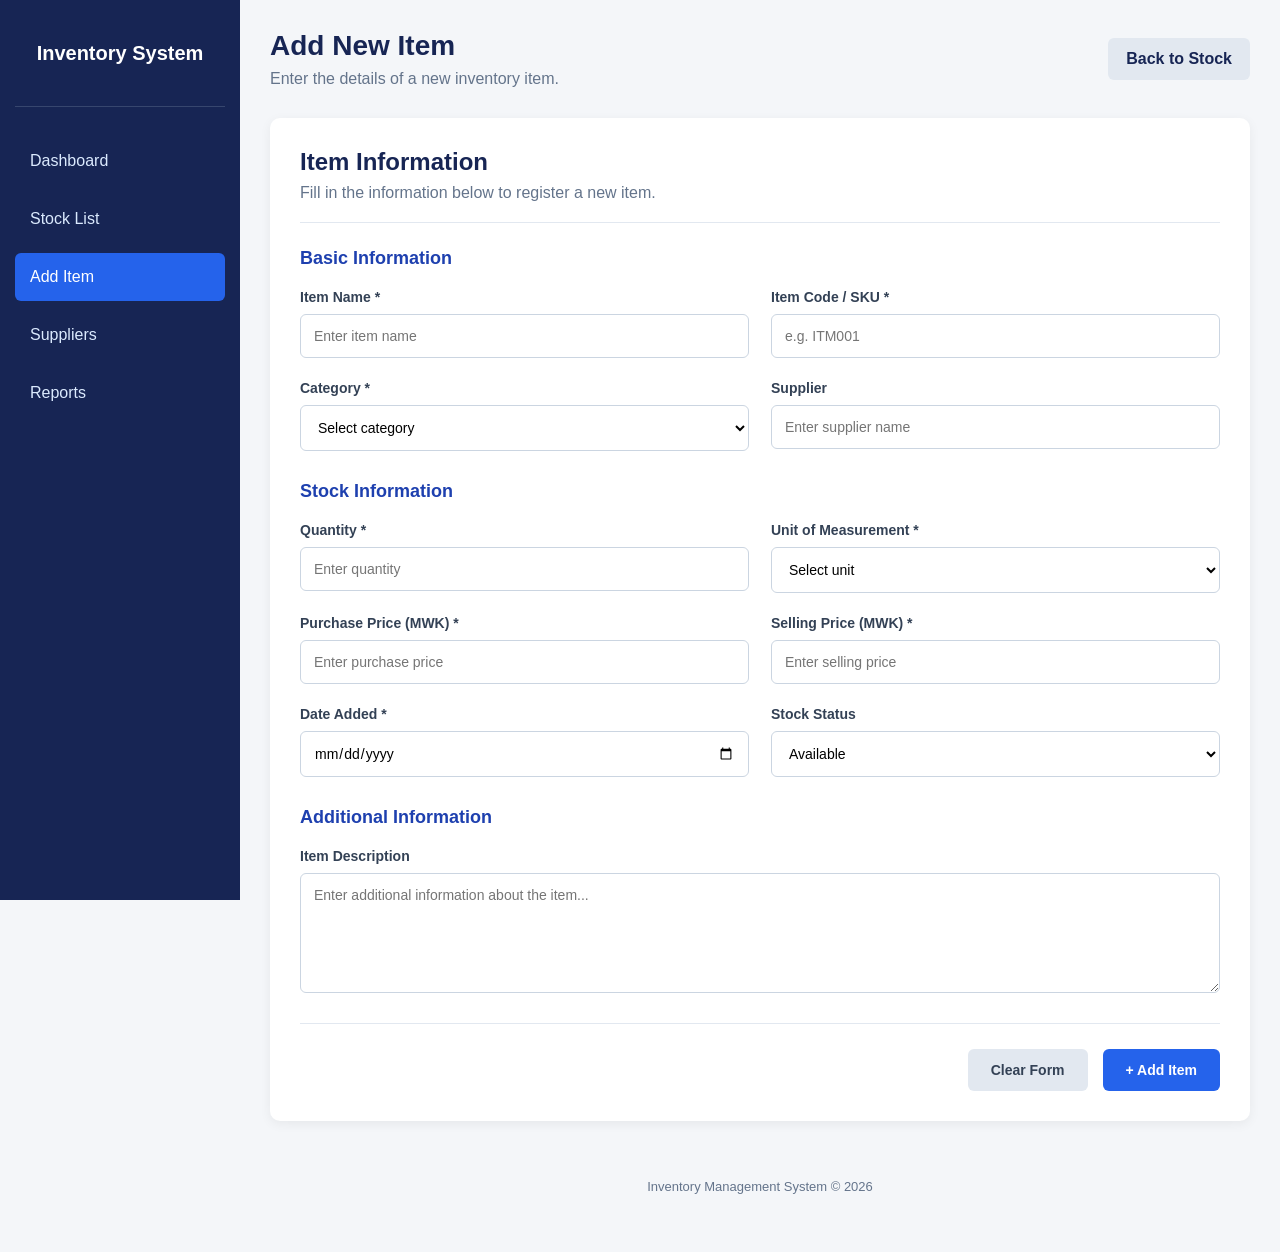
==== add-item.htm @ 1f531d0a "Add files via upload" ====
<!DOCTYPE html>
<html lang="en">
<head>
    <meta charset="UTF-8">
    <meta name="viewport" content="width=device-width, initial-scale=1.0">
    <title>Add New Item | Inventory Management System</title>

    <!-- Link to the shared CSS file -->
    <link rel="stylesheet" href="add-item.css">
</head>

<body class="add-item-page">

    <!-- Sidebar Navigation -->
    <aside class="sidebar">
        <div class="sidebar-logo">
            <h2>Inventory System</h2>
        </div>

       <nav>
            <a href="index.html">Dashboard</a>
            <a href="stock.html">Stock List</a>
            <a href="add-item.html" class="active">Add Item</a>
            <a href="suppliers.html">Suppliers</a>
            <a href="reports.html">Reports</a>
        </nav>
    </aside>

    <!-- Main Content -->
    <main class="main-content">

        <!-- Page Header -->
        <header class="page-header">
            <div>
                <h1>Add New Item</h1>
                <p>Enter the details of a new inventory item.</p>
            </div>

            <a href="stock.html" class="back-button">
                Back to Stock
            </a>
        </header>

        <!-- Form Container -->
        <section class="form-container">

            <div class="form-heading">
                <h2>Item Information</h2>
                <p>Fill in the information below to register a new item.</p>
            </div>

            <form action="#" method="post">

                <!-- Basic Information -->
                <div class="form-section">
                    <h3>Basic Information</h3>

                    <div class="form-grid">

                        <div class="form-group">
                            <label for="item-name">Item Name *</label>
                            <input
                                type="text"
                                id="item-name"
                                name="item_name"
                                placeholder="Enter item name"
                                required>
                        </div>

                        <div class="form-group">
                            <label for="item-code">Item Code / SKU *</label>
                            <input
                                type="text"
                                id="item-code"
                                name="item_code"
                                placeholder="e.g. ITM001"
                                required>
                        </div>

                        <div class="form-group">
                            <label for="category">Category *</label>
                            <select id="category" name="category" required>
                                <option value="">Select category</option>
                                <option value="electronics">Electronics</option>
                                <option value="food">Food and Beverages</option>
                                <option value="clothing">Clothing</option>
                                <option value="stationery">Stationery</option>
                                <option value="furniture">Furniture</option>
                                <option value="other">Other</option>
                            </select>
                        </div>

                        <div class="form-group">
                            <label for="supplier">Supplier</label>
                            <input
                                type="text"
                                id="supplier"
                                name="supplier"
                                placeholder="Enter supplier name">
                        </div>

                    </div>
                </div>

                <!-- Stock Information -->
                <div class="form-section">
                    <h3>Stock Information</h3>

                    <div class="form-grid">

                        <div class="form-group">
                            <label for="quantity">Quantity *</label>
                            <input
                                type="number"
                                id="quantity"
                                name="quantity"
                                min="0"
                                placeholder="Enter quantity"
                                required>
                        </div>

                        <div class="form-group">
                            <label for="unit">Unit of Measurement *</label>
                            <select id="unit" name="unit" required>
                                <option value="">Select unit</option>
                                <option value="pieces">Pieces</option>
                                <option value="boxes">Boxes</option>
                                <option value="packs">Packs</option>
                                <option value="kg">Kilograms</option>
                                <option value="litres">Litres</option>
                                <option value="metres">Metres</option>
                            </select>
                        </div>

                        <div class="form-group">
                            <label for="purchase-price">Purchase Price (MWK) *</label>
                            <input
                                type="number"
                                id="purchase-price"
                                name="purchase_price"
                                min="0"
                                step="0.01"
                                placeholder="Enter purchase price"
                                required>
                        </div>

                        <div class="form-group">
                            <label for="selling-price">Selling Price (MWK) *</label>
                            <input
                                type="number"
                                id="selling-price"
                                name="selling_price"
                                min="0"
                                step="0.01"
                                placeholder="Enter selling price"
                                required>
                        </div>

                        <div class="form-group">
                            <label for="date-added">Date Added *</label>
                            <input
                                type="date"
                                id="date-added"
                                name="date_added"
                                required>
                        </div>

                        <div class="form-group">
                            <label for="status">Stock Status</label>
                            <select id="status" name="status">
                                <option value="available">Available</option>
                                <option value="low-stock">Low Stock</option>
                                <option value="out-of-stock">Out of Stock</option>
                            </select>
                        </div>

                    </div>
                </div>

                <!-- Description -->
                <div class="form-section">
                    <h3>Additional Information</h3>

                    <div class="form-group">
                        <label for="description">Item Description</label>
                        <textarea
                            id="description"
                            name="description"
                            rows="5"
                            placeholder="Enter additional information about the item..."></textarea>
                    </div>
                </div>

                <!-- Form Buttons -->
                <div class="form-actions">
                    <button type="reset" class="clear-button">
                        Clear Form
                    </button>

                    <button type="submit" class="save-button">
                        + Add Item
                    </button>
                </div>

            </form>
        </section>

        <footer class="page-footer">
            <p>Inventory Management System &copy; 2026</p>
        </footer>

    </main>

</body>
</html>
---- add-item.css ----
/* =====================================
   ADD ITEM PAGE
===================================== */

.add-item-page {
    margin: 0;
    padding: 0;
    font-family: Arial, Helvetica, sans-serif;
    background-color: #f4f6f9;
    color: #263238;
    min-height: 100vh;
}

/* Sidebar */

.add-item-page .sidebar {
    width: 240px;
    height: 100vh;
    background-color: #172554;
    color: white;
    position: fixed;
    top: 0;
    left: 0;
    padding: 25px 15px;
    box-sizing: border-box;
}

.add-item-page .sidebar-logo {
    text-align: center;
    padding-bottom: 25px;
    border-bottom: 1px solid #37466e;
}

.add-item-page .sidebar-logo h2 {
    font-size: 20px;
}

.add-item-page .sidebar nav {
    margin-top: 30px;
}

.add-item-page .sidebar nav a {
    display: block;
    text-decoration: none;
    color: #dbeafe;
    padding: 15px;
    margin-bottom: 10px;
    border-radius: 6px;
    transition: 0.3s;
}

.add-item-page .sidebar nav a:hover,
.add-item-page .sidebar nav a.active {
    background-color: #2563eb;
    color: white;
}

/* Main Content */

.add-item-page .main-content {
    margin-left: 240px;
    padding: 30px;
}

/* Page Header */

.add-item-page .page-header {
    display: flex;
    justify-content: space-between;
    align-items: center;
    margin-bottom: 30px;
    gap: 15px;
}

.add-item-page .page-header h1 {
    margin: 0 0 8px;
    font-size: 28px;
    color: #172554;
}

.add-item-page .page-header p {
    color: #64748b;
    margin: 0;
}

.add-item-page .back-button {
    background-color: #e2e8f0;
    color: #172554;
    text-decoration: none;
    padding: 12px 18px;
    border-radius: 6px;
    font-weight: bold;
}

.add-item-page .back-button:hover {
    background-color: #cbd5e1;
}

/* Form Container */

.add-item-page .form-container {
    background-color: white;
    padding: 30px;
    border-radius: 10px;
    box-shadow: 0 3px 12px rgba(0, 0, 0, 0.06);
    max-width: 1100px;
}

.add-item-page .form-heading {
    border-bottom: 1px solid #e2e8f0;
    padding-bottom: 20px;
    margin-bottom: 25px;
}

.add-item-page .form-heading h2 {
    margin: 0 0 8px;
    color: #172554;
}

.add-item-page .form-heading p {
    color: #64748b;
    margin: 0;
}

/* Form Sections */

.add-item-page .form-section {
    margin-bottom: 30px;
}

.add-item-page .form-section h3 {
    color: #1e40af;
    font-size: 18px;
    margin-bottom: 20px;
}

/* Form Grid */

.add-item-page .form-grid {
    display: grid;
    grid-template-columns: repeat(2, minmax(0, 1fr));
    gap: 22px;
}

.add-item-page .form-group {
    display: flex;
    flex-direction: column;
}

.add-item-page .form-group label {
    font-weight: bold;
    margin-bottom: 9px;
    color: #334155;
    font-size: 14px;
}

/* Input Fields */

.add-item-page .form-group input,
.add-item-page .form-group select,
.add-item-page .form-group textarea {
    width: 100%;
    box-sizing: border-box;
    padding: 13px;
    border: 1px solid #cbd5e1;
    border-radius: 6px;
    font-size: 14px;
    font-family: inherit;
    background-color: white;
    outline: none;
}

.add-item-page .form-group input:focus,
.add-item-page .form-group select:focus,
.add-item-page .form-group textarea:focus {
    border-color: #2563eb;
    box-shadow: 0 0 0 3px rgba(37, 99, 235, 0.12);
}

.add-item-page .form-group textarea {
    resize: vertical;
    min-height: 120px;
}

/* Form Buttons */

.add-item-page .form-actions {
    display: flex;
    justify-content: flex-end;
    gap: 15px;
    border-top: 1px solid #e2e8f0;
    padding-top: 25px;
}

.add-item-page .form-actions button {
    border: none;
    padding: 13px 23px;
    border-radius: 6px;
    cursor: pointer;
    font-size: 14px;
    font-weight: bold;
    transition: 0.3s;
}

.add-item-page .clear-button {
    background-color: #e2e8f0;
    color: #334155;
}

.add-item-page .clear-button:hover {
    background-color: #cbd5e1;
}

.add-item-page .save-button {
    background-color: #2563eb;
    color: white;
}

.add-item-page .save-button:hover {
    background-color: #1d4ed8;
}

/* Footer */

.add-item-page .page-footer {
    text-align: center;
    color: #64748b;
    margin-top: 30px;
    padding: 15px;
    font-size: 13px;
}

/* Responsive Design */

@media screen and (max-width: 768px) {

    .add-item-page .sidebar {
        width: 100%;
        height: auto;
        position: relative;
    }

    .add-item-page .sidebar nav {
        display: flex;
        flex-wrap: wrap;
        gap: 5px;
        margin-top: 15px;
    }

    .add-item-page .sidebar nav a {
        padding: 10px;
        font-size: 13px;
        margin-bottom: 0;
    }

    .add-item-page .main-content {
        margin-left: 0;
        padding: 20px;
    }

    .add-item-page .form-grid {
        grid-template-columns: 1fr;
    }

    .add-item-page .page-header {
        align-items: flex-start;
        flex-direction: column;
    }
}

@media screen and (max-width: 480px) {

    .add-item-page .main-content {
        padding: 12px;
    }

    .add-item-page .form-container {
        padding: 18px;
    }

    .add-item-page .form-actions {
        flex-direction: column;
    }

    .add-item-page .form-actions button {
        width: 100%;
    }
}
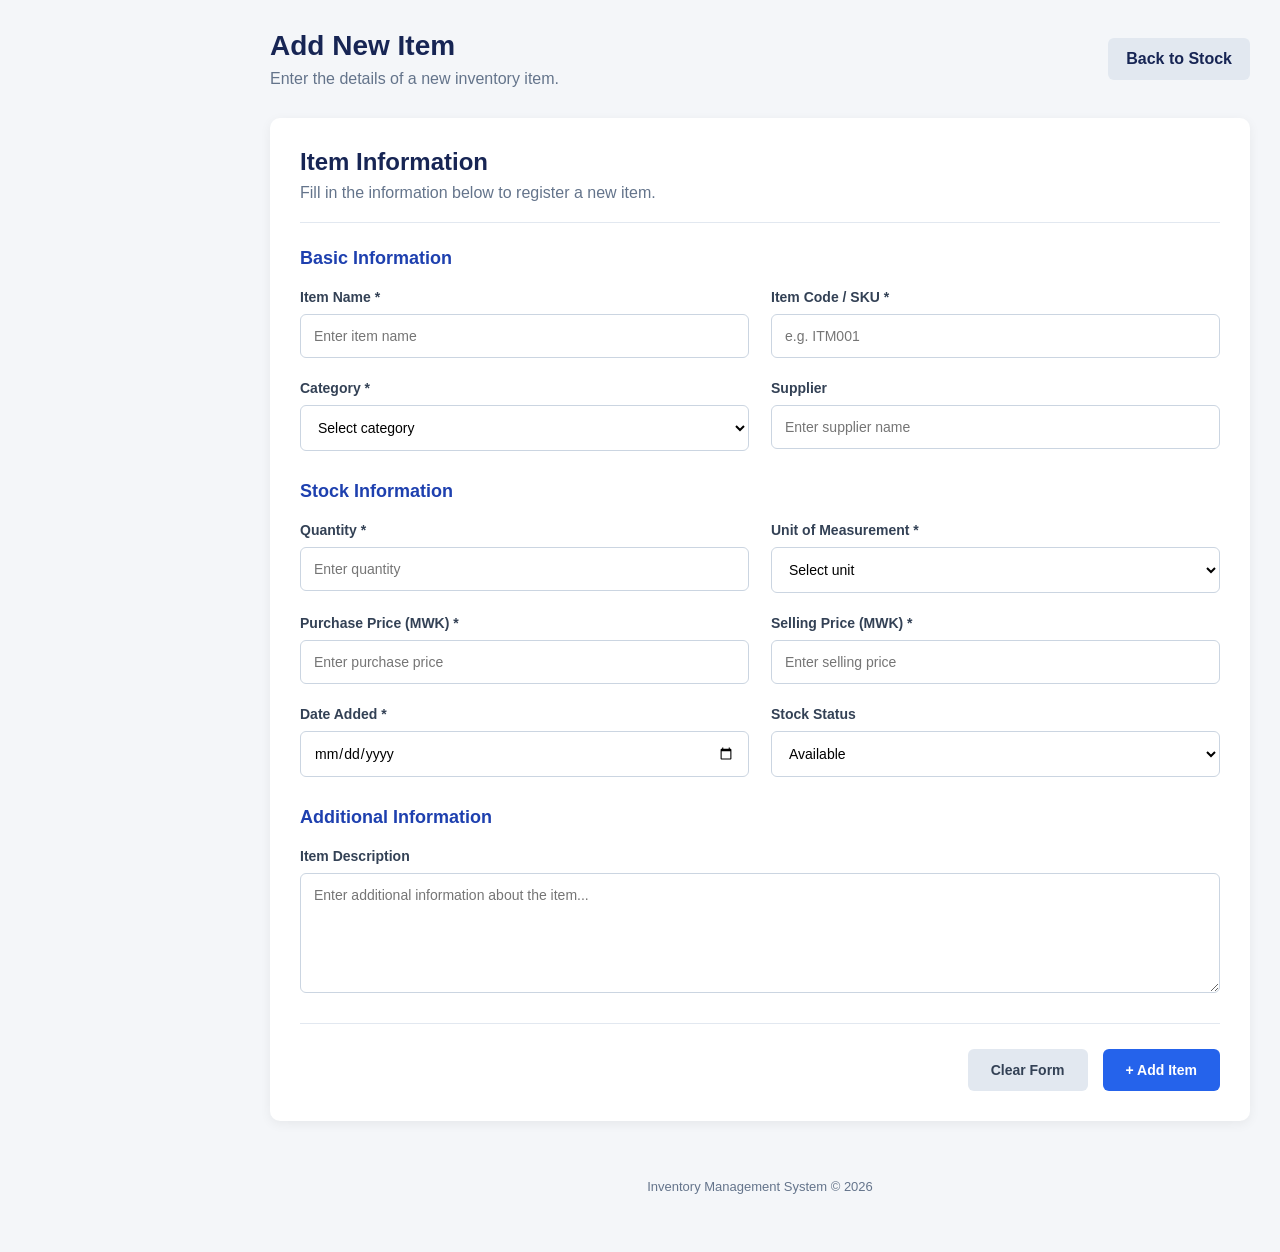
==== commit b1c1bd46: "Refactor HTML structure in add-item.htm Removed unnecessary whitespace and adjusted formatting in th" ====
--- a/add-item.htm
+++ b/add-item.htm
@@ -5,27 +5,12 @@
     <meta charset="UTF-8">
     <meta name="viewport" content="width=device-width, initial-scale=1.0">
     <title>Add New Item | Inventory Management System</title>
-
-    <!-- Link to the shared CSS file -->
-    <link rel="stylesheet" href="add-item.css">
+<link rel="stylesheet" href="add-item.css">
 </head>
 
 <body class="add-item-page">
 
-    <!-- Sidebar Navigation -->
-    <aside class="sidebar">
-        <div class="sidebar-logo">
-            <h2>Inventory System</h2>
-        </div>
-
-       <nav>
-            <a href="index.html">Dashboard</a>
-            <a href="stock.html">Stock List</a>
-            <a href="add-item.html" class="active">Add Item</a>
-            <a href="suppliers.html">Suppliers</a>
-            <a href="reports.html">Reports</a>
-        </nav>
-    </aside>
+
 
     <!-- Main Content -->
     <main class="main-content">
